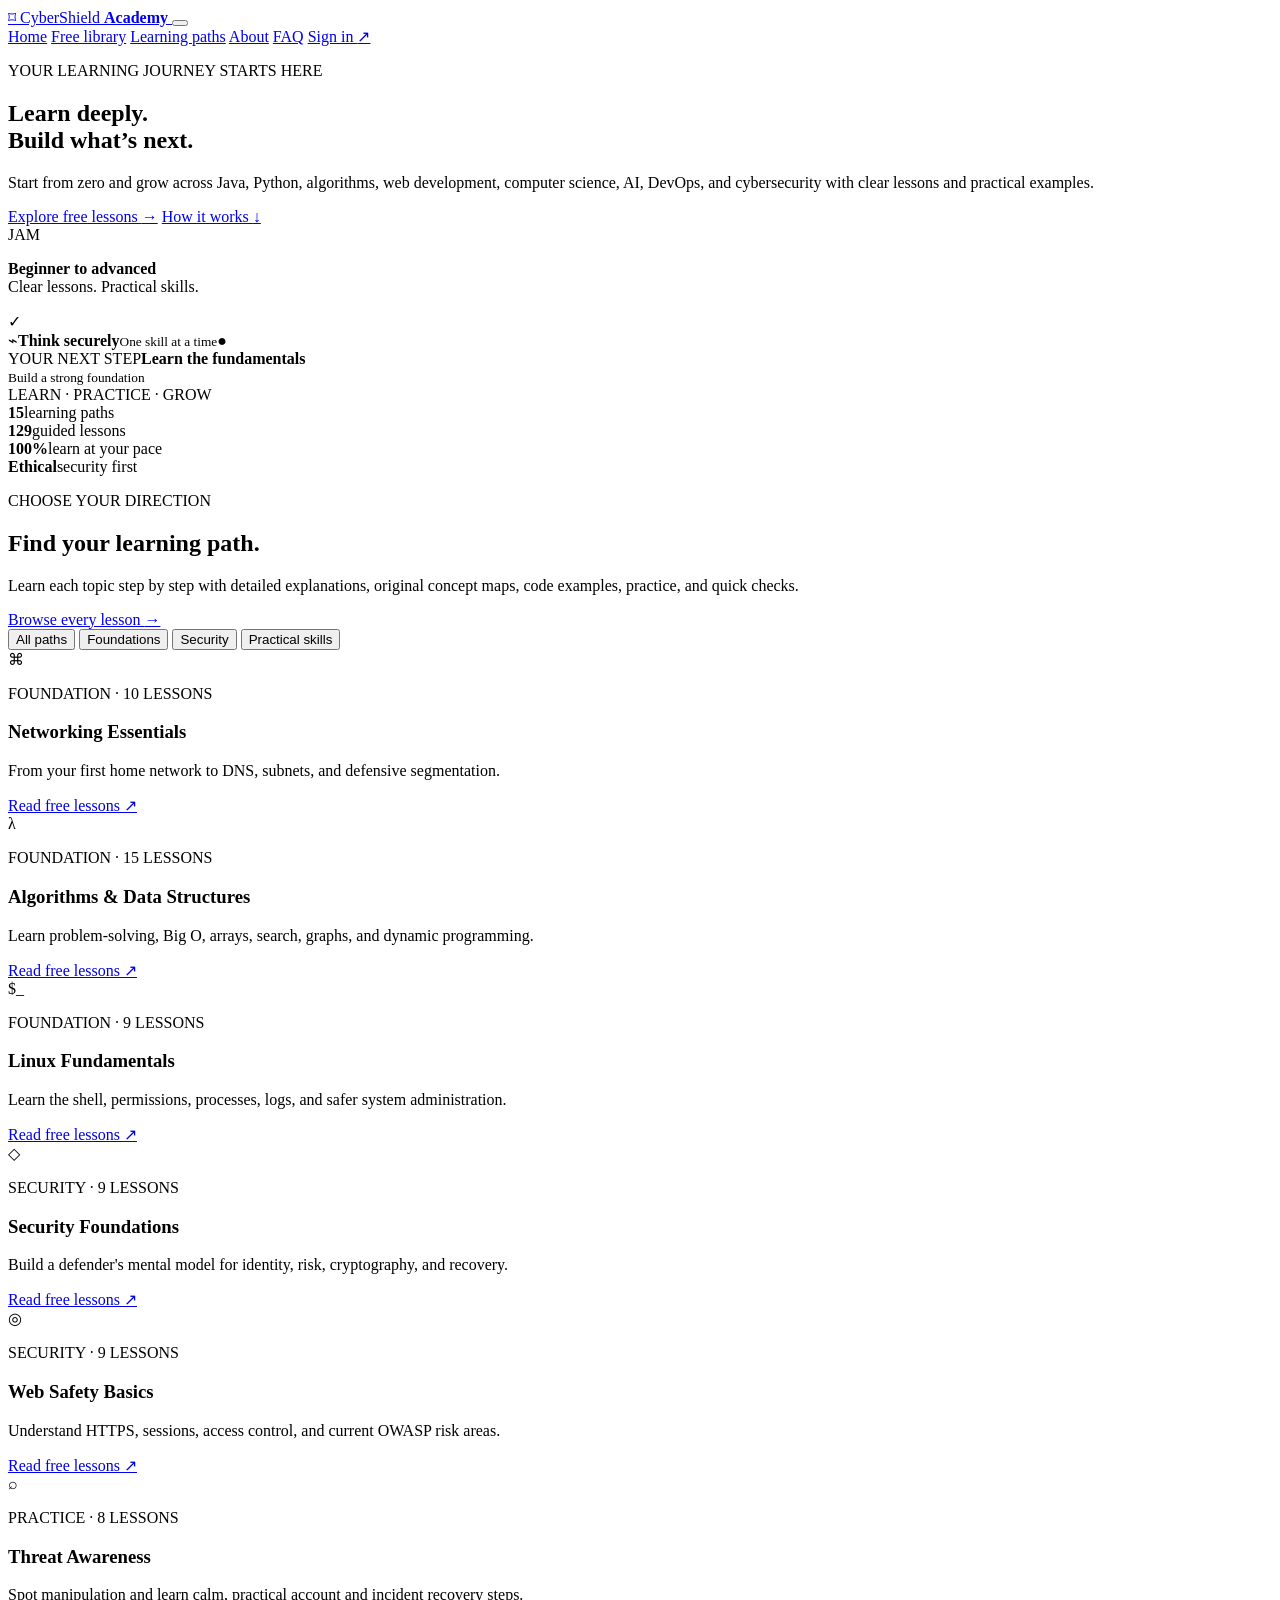
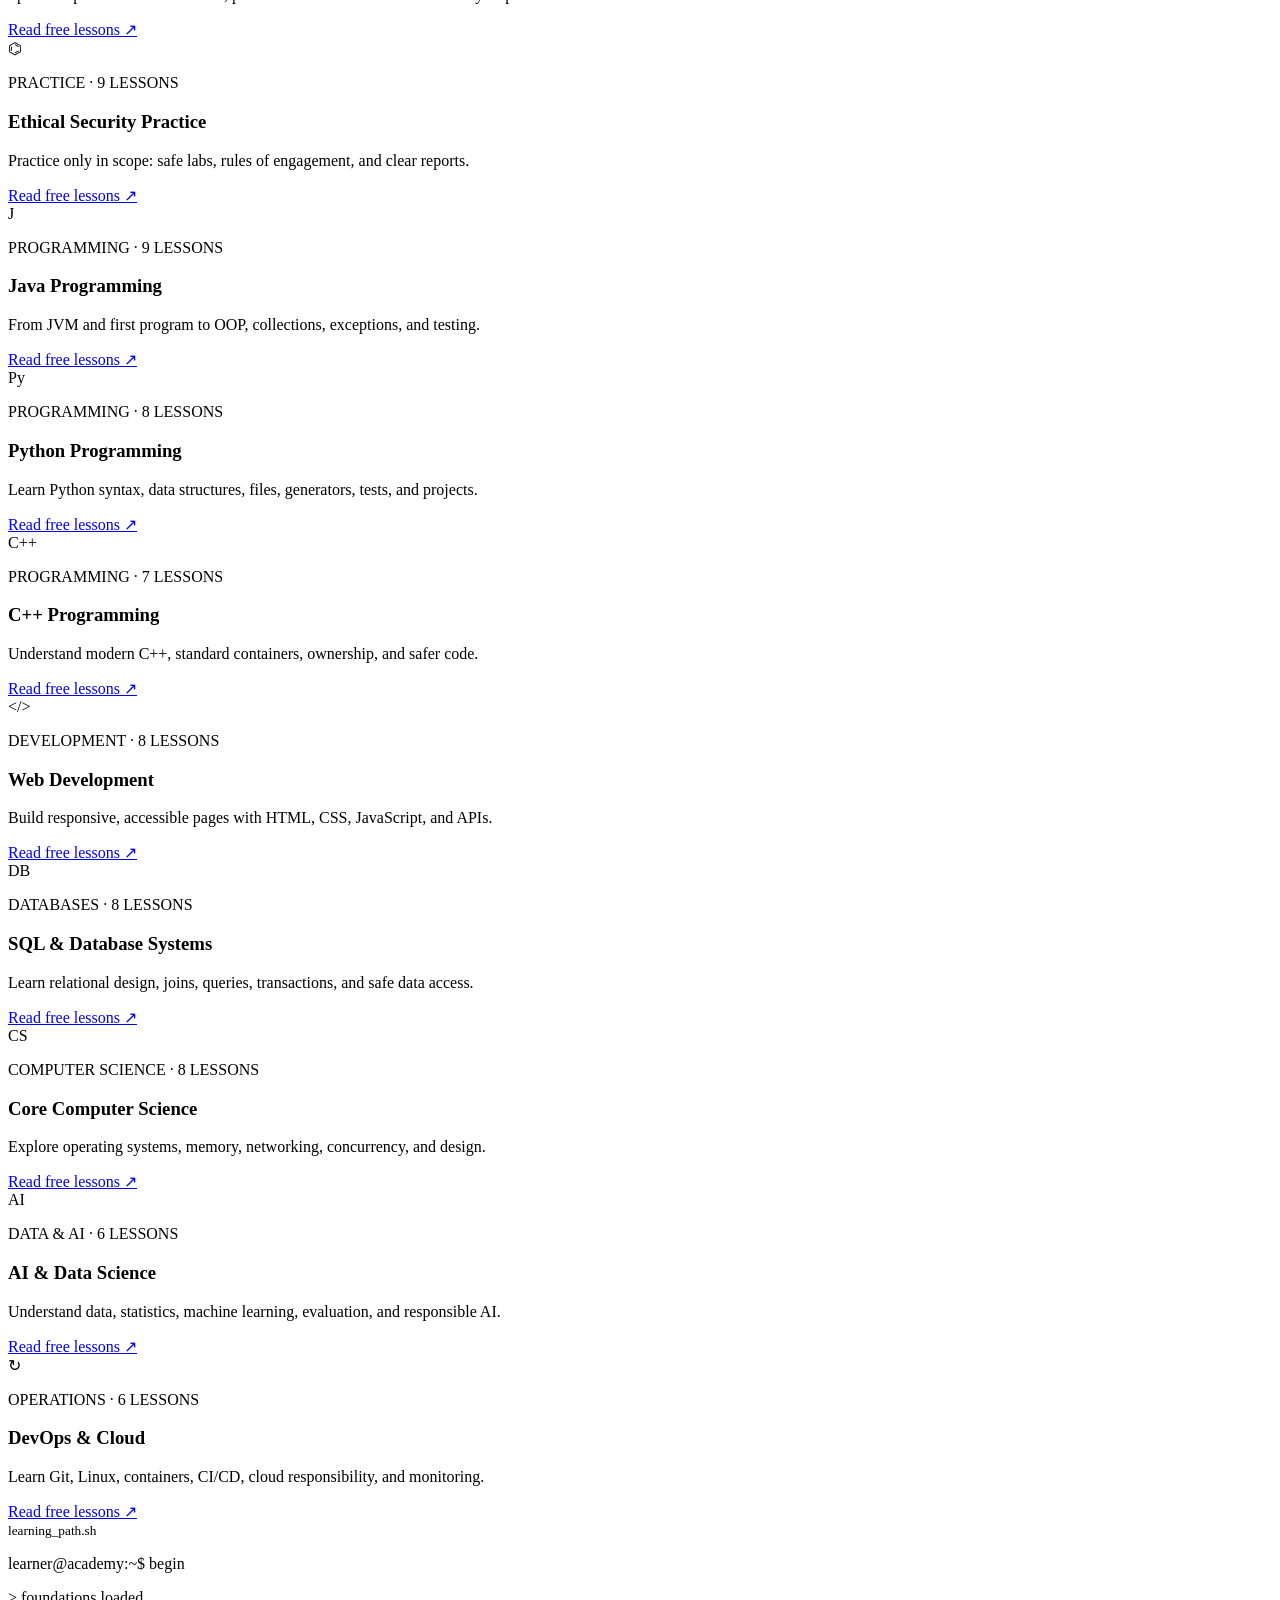
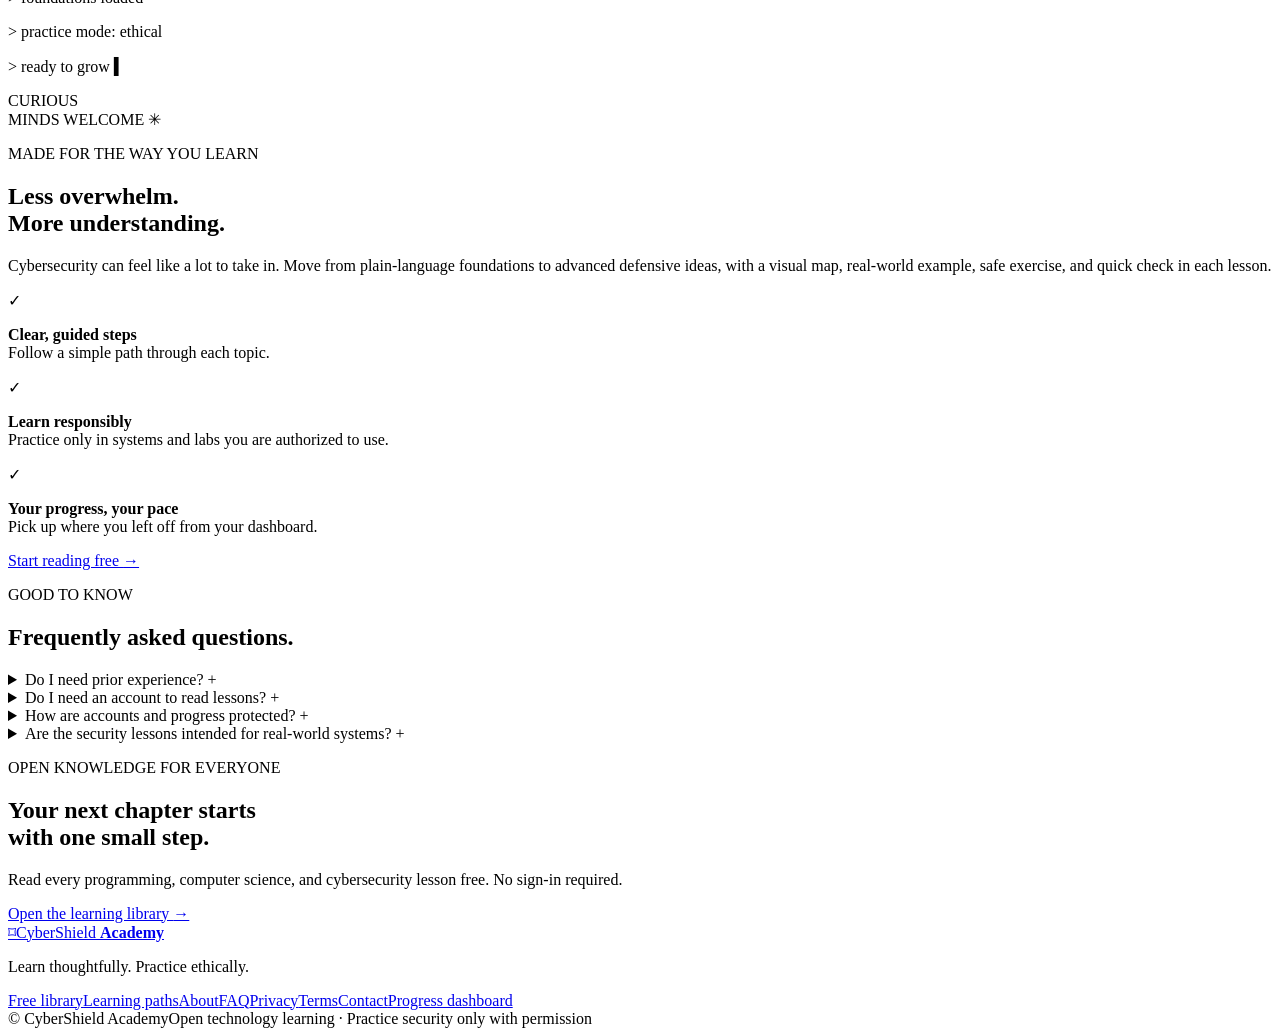
==== index.html @ 807855ba "Publish CyberShield Academy at root URL" ====
<!DOCTYPE html>
<html lang="en">
<head>
    <meta charset="UTF-8">
    <meta name="viewport" content="width=device-width, initial-scale=1.0">
    <meta name="theme-color" content="#07111f">
    <meta name="description" content="Learn programming, computer science, algorithms, and cybersecurity through free guided lessons at CyberShield Academy.">
    <title>CyberShield Academy | Programming, Computer Science & Security</title>
    <link rel="stylesheet" href="style.css">
    <script async src="https://pagead2.googlesyndication.com/pagead/js/adsbygoogle.js?client=ca-pub-4717365298826894" crossorigin="anonymous"></script>
</head>
<body>
    <header class="site-header">
        <a class="brand" href="#home" aria-label="CyberShield Academy home">
            <span class="brand-mark" aria-hidden="true">⌑</span>
            <span>CyberShield <strong>Academy</strong></span>
        </a>
        <button class="menu-toggle" id="menuToggle" type="button" aria-label="Open navigation" aria-expanded="false" aria-controls="primaryNav">
            <span></span><span></span><span></span>
        </button>
        <nav class="main-nav" id="primaryNav" aria-label="Main navigation">
            <a href="#home">Home</a>
            <a href="learn.html">Free library</a>
            <a href="#courses">Learning paths</a>
            <a href="#about">About</a>
            <a href="#faq">FAQ</a>
            <a class="nav-cta" href="auth.html">Sign in <span aria-hidden="true">↗</span></a>
        </nav>
    </header>

    <main>
        <section class="hero section-wrap" id="home">
            <div class="hero-copy">
                <p class="eyebrow"><span class="status-dot"></span> YOUR LEARNING JOURNEY STARTS HERE</p>
                <h1>Learn deeply.<br><span>Build what’s next.</span></h1>
                <p class="hero-description">Start from zero and grow across Java, Python, algorithms, web development, computer science, AI, DevOps, and cybersecurity with clear lessons and practical examples.</p>
                <div class="hero-actions">
                    <a class="button button-primary" href="learn.html">Explore free lessons <span aria-hidden="true">→</span></a>
                    <a class="button button-quiet" href="#about">How it works <span aria-hidden="true">↓</span></a>
                </div>
                <div class="hero-proof">
                    <div class="proof-avatars" aria-hidden="true"><span>J</span><span>A</span><span>M</span></div>
                    <p><strong>Beginner to advanced</strong><br><span>Clear lessons. Practical skills.</span></p>
                </div>
            </div>
            <div class="hero-visual" aria-label="Cybersecurity learning dashboard illustration">
                <div class="orbit orbit-one"></div>
                <div class="orbit orbit-two"></div>
                <div class="shield-illustration">
                    <div class="shield-inner"><span class="shield-symbol">✓</span></div>
                </div>
                <div class="floating-card card-threat"><span class="mini-icon">⌁</span><span><strong>Think securely</strong><small>One skill at a time</small></span><span class="signal">●</span></div>
                <div class="floating-card card-progress"><span class="progress-label">YOUR NEXT STEP</span><strong>Learn the fundamentals</strong><div class="progress-track"><span></span></div><small>Build a strong foundation</small></div>
                <div class="visual-caption"><span class="status-dot"></span> LEARN · PRACTICE · GROW</div>
            </div>
        </section>

        <section class="trust-strip" aria-label="Academy highlights">
            <div><strong>15</strong><span>learning paths</span></div>
            <div><strong>129</strong><span>guided lessons</span></div>
            <div><strong>100%</strong><span>learn at your pace</span></div>
            <div><strong>Ethical</strong><span>security first</span></div>
        </section>

        <section class="section-wrap courses-section" id="courses">
            <div class="section-heading">
                <div>
                    <p class="eyebrow">CHOOSE YOUR DIRECTION</p>
                    <h2>Find your learning path<span class="accent-dot">.</span></h2>
                    <p class="section-intro">Learn each topic step by step with detailed explanations, original concept maps, code examples, practice, and quick checks.</p>
                </div>
                <a class="text-link" href="learn.html">Browse every lesson <span aria-hidden="true">→</span></a>
            </div>
            <div class="course-filters" role="group" aria-label="Filter learning paths">
                <button class="filter-chip active" type="button" data-filter="all" aria-pressed="true">All paths</button>
                <button class="filter-chip" type="button" data-filter="foundation" aria-pressed="false">Foundations</button>
                <button class="filter-chip" type="button" data-filter="security" aria-pressed="false">Security</button>
                <button class="filter-chip" type="button" data-filter="practice" aria-pressed="false">Practical skills</button>
            </div>
            <div class="course-grid" id="courseGrid">
                <article class="course-card" data-category="foundation">
                    <div class="course-icon icon-blue">⌘</div><p class="course-kicker">FOUNDATION · 10 LESSONS</p>
                    <h3>Networking Essentials</h3><p>From your first home network to DNS, subnets, and defensive segmentation.</p>
                   <a href="learn.html?path=networking" class="course-link">Read free lessons <span aria-hidden="true">↗</span></a>
                </article>
                <article class="course-card" data-category="foundation">
                    <div class="course-icon icon-teal">λ</div><p class="course-kicker">FOUNDATION · 15 LESSONS</p>
                    <h3>Algorithms &amp; Data Structures</h3><p>Learn problem-solving, Big O, arrays, search, graphs, and dynamic programming.</p>
                    <a href="learn.html?path=algorithms" class="course-link">Read free lessons <span aria-hidden="true">↗</span></a>
                </article>
                <article class="course-card" data-category="foundation">
                    <div class="course-icon icon-green">$_</div><p class="course-kicker">FOUNDATION · 9 LESSONS</p>
                    <h3>Linux Fundamentals</h3><p>Learn the shell, permissions, processes, logs, and safer system administration.</p>
                    <a href="learn.html?path=linux" class="course-link">Read free lessons <span aria-hidden="true">↗</span></a>
                </article>
                <article class="course-card" data-category="security">
                    <div class="course-icon icon-purple">◇</div><p class="course-kicker">SECURITY · 9 LESSONS</p>
                    <h3>Security Foundations</h3><p>Build a defender's mental model for identity, risk, cryptography, and recovery.</p>
                    <a href="learn.html?path=security" class="course-link">Read free lessons <span aria-hidden="true">↗</span></a>
                </article>
                <article class="course-card" data-category="security">
                    <div class="course-icon icon-orange">◎</div><p class="course-kicker">SECURITY · 9 LESSONS</p>
                    <h3>Web Safety Basics</h3><p>Understand HTTPS, sessions, access control, and current OWASP risk areas.</p>
                    <a href="learn.html?path=web-safety" class="course-link">Read free lessons <span aria-hidden="true">↗</span></a>
                </article>
                <article class="course-card" data-category="practice">
                    <div class="course-icon icon-pink">⌕</div><p class="course-kicker">PRACTICE · 8 LESSONS</p>
                    <h3>Threat Awareness</h3><p>Spot manipulation and learn calm, practical account and incident recovery steps.</p>
                    <a href="learn.html?path=threat-awareness" class="course-link">Read free lessons <span aria-hidden="true">↗</span></a>
                </article>
                <article class="course-card" data-category="practice">
                    <div class="course-icon icon-teal">⌬</div><p class="course-kicker">PRACTICE · 9 LESSONS</p>
                    <h3>Ethical Security Practice</h3><p>Practice only in scope: safe labs, rules of engagement, and clear reports.</p>
                    <a href="learn.html?path=ethical-practice" class="course-link">Read free lessons <span aria-hidden="true">↗</span></a>
                </article>
            </div>
                <article class="course-card" data-category="foundation"><div class="course-icon icon-orange">J</div><p class="course-kicker">PROGRAMMING · 9 LESSONS</p><h3>Java Programming</h3><p>From JVM and first program to OOP, collections, exceptions, and testing.</p><a href="learn.html?path=java-programming" class="course-link">Read free lessons <span aria-hidden="true">↗</span></a></article>
                <article class="course-card" data-category="foundation"><div class="course-icon icon-green">Py</div><p class="course-kicker">PROGRAMMING · 8 LESSONS</p><h3>Python Programming</h3><p>Learn Python syntax, data structures, files, generators, tests, and projects.</p><a href="learn.html?path=python-programming" class="course-link">Read free lessons <span aria-hidden="true">↗</span></a></article>
                <article class="course-card" data-category="foundation"><div class="course-icon icon-purple">C++</div><p class="course-kicker">PROGRAMMING · 7 LESSONS</p><h3>C++ Programming</h3><p>Understand modern C++, standard containers, ownership, and safer code.</p><a href="learn.html?path=c-programming" class="course-link">Read free lessons <span aria-hidden="true">↗</span></a></article>
                <article class="course-card" data-category="foundation"><div class="course-icon icon-blue">&lt;/&gt;</div><p class="course-kicker">DEVELOPMENT · 8 LESSONS</p><h3>Web Development</h3><p>Build responsive, accessible pages with HTML, CSS, JavaScript, and APIs.</p><a href="learn.html?path=web-development" class="course-link">Read free lessons <span aria-hidden="true">↗</span></a></article>
                <article class="course-card" data-category="foundation"><div class="course-icon icon-teal">DB</div><p class="course-kicker">DATABASES · 8 LESSONS</p><h3>SQL &amp; Database Systems</h3><p>Learn relational design, joins, queries, transactions, and safe data access.</p><a href="learn.html?path=sql-database-systems" class="course-link">Read free lessons <span aria-hidden="true">↗</span></a></article>
                <article class="course-card" data-category="foundation"><div class="course-icon icon-pink">CS</div><p class="course-kicker">COMPUTER SCIENCE · 8 LESSONS</p><h3>Core Computer Science</h3><p>Explore operating systems, memory, networking, concurrency, and design.</p><a href="learn.html?path=core-computer-science" class="course-link">Read free lessons <span aria-hidden="true">↗</span></a></article>
                <article class="course-card" data-category="foundation"><div class="course-icon icon-orange">AI</div><p class="course-kicker">DATA &amp; AI · 6 LESSONS</p><h3>AI &amp; Data Science</h3><p>Understand data, statistics, machine learning, evaluation, and responsible AI.</p><a href="learn.html?path=ai-data-science" class="course-link">Read free lessons <span aria-hidden="true">↗</span></a></article>
                <article class="course-card" data-category="foundation"><div class="course-icon icon-blue">↻</div><p class="course-kicker">OPERATIONS · 6 LESSONS</p><h3>DevOps &amp; Cloud</h3><p>Learn Git, Linux, containers, CI/CD, cloud responsibility, and monitoring.</p><a href="learn.html?path=devops-cloud" class="course-link">Read free lessons <span aria-hidden="true">↗</span></a></article>
            <p class="empty-filter" id="emptyFilter" hidden>No learning paths match this filter.</p>
        </section>

        <section class="about-section" id="about">
            <div class="section-wrap about-grid">
                <div class="about-visual">
                    <div class="terminal-window">
                        <div class="terminal-top"><span></span><span></span><span></span><small>learning_path.sh</small></div>
                        <div class="terminal-content"><p><span class="terminal-green">learner@academy</span>:~$ begin</p><p class="terminal-muted">> foundations loaded</p><p class="terminal-muted">> practice mode: ethical</p><p class="terminal-highlight">> ready to grow <span class="cursor">▍</span></p></div>
                    </div>
                    <div class="about-sticker">CURIOUS<br>MINDS WELCOME <span>✳</span></div>
                </div>
                <div class="about-copy">
                    <p class="eyebrow">MADE FOR THE WAY YOU LEARN</p>
                    <h2>Less overwhelm.<br><span>More understanding.</span></h2>
                    <p>Cybersecurity can feel like a lot to take in. Move from plain-language foundations to advanced defensive ideas, with a visual map, real-world example, safe exercise, and quick check in each lesson.</p>
                    <div class="value-list">
                        <div><span class="check-mark">✓</span><p><strong>Clear, guided steps</strong><br>Follow a simple path through each topic.</p></div>
                        <div><span class="check-mark">✓</span><p><strong>Learn responsibly</strong><br>Practice only in systems and labs you are authorized to use.</p></div>
                        <div><span class="check-mark">✓</span><p><strong>Your progress, your pace</strong><br>Pick up where you left off from your dashboard.</p></div>
                    </div>
                    <a class="button button-primary" href="learn.html">Start reading free <span aria-hidden="true">→</span></a>
                </div>
            </div>
        </section>

        <section class="section-wrap faq-section" id="faq">
            <div class="section-heading">
                <div><p class="eyebrow">GOOD TO KNOW</p><h2>Frequently asked questions<span class="accent-dot">.</span></h2></div>
            </div>
            <div class="faq-list">
                <details><summary>Do I need prior experience? <span>+</span></summary><p>No. Paths begin with approachable fundamentals, then progress through examples and advanced topics. Choose a subject and learn at your own pace.</p></details>
                <details><summary>Do I need an account to read lessons? <span>+</span></summary><p>No. Every learning path and lesson is open to read without signing in. You can mark lessons complete on this browser; an account is optional for your separate progress dashboard.</p></details>
                <details><summary>How are accounts and progress protected? <span>+</span></summary><p>Accounts use Supabase Auth with email confirmation and password reset. Lesson progress is stored with your account, and database rules restrict it to you. Use a unique password.</p></details>
                <details><summary>Are the security lessons intended for real-world systems? <span>+</span></summary><p>Learning should stay ethical and authorized. Only practice on systems you own or have explicit permission to test, preferably in a dedicated training lab.</p></details>
            </div>
        </section>

        <section class="contact-section" id="contact">
            <div class="section-wrap contact-wrap">
                <div><p class="eyebrow">OPEN KNOWLEDGE FOR EVERYONE</p><h2>Your next chapter starts<br>with one small step.</h2><p>Read every programming, computer science, and cybersecurity lesson free. No sign-in required.</p></div>
                <a class="button button-light" href="learn.html">Open the learning library <span aria-hidden="true">→</span></a>
            </div>
        </section>
    </main>

    <footer class="site-footer">
        <div class="section-wrap footer-main">
            <a class="brand" href="#home"><span class="brand-mark" aria-hidden="true">⌑</span><span>CyberShield <strong>Academy</strong></span></a>
            <p>Learn thoughtfully. Practice ethically.</p>
            <div class="footer-links"><a href="learn.html">Free library</a><a href="#courses">Learning paths</a><a href="#about">About</a><a href="#faq">FAQ</a><a href="privacy.html">Privacy</a><a href="terms.html">Terms</a><a href="https://github.com/vipinyadav885817-wq/CyberShield-Academy/issues">Contact</a><a href="auth.html">Progress dashboard</a></div>
        </div>
        <div class="section-wrap footer-bottom"><span>© <span id="currentYear"></span> CyberShield Academy</span><span>Open technology learning · Practice security only with permission</span></div>
    </footer>
    <script src="script.js"></script>
</body>
</html>
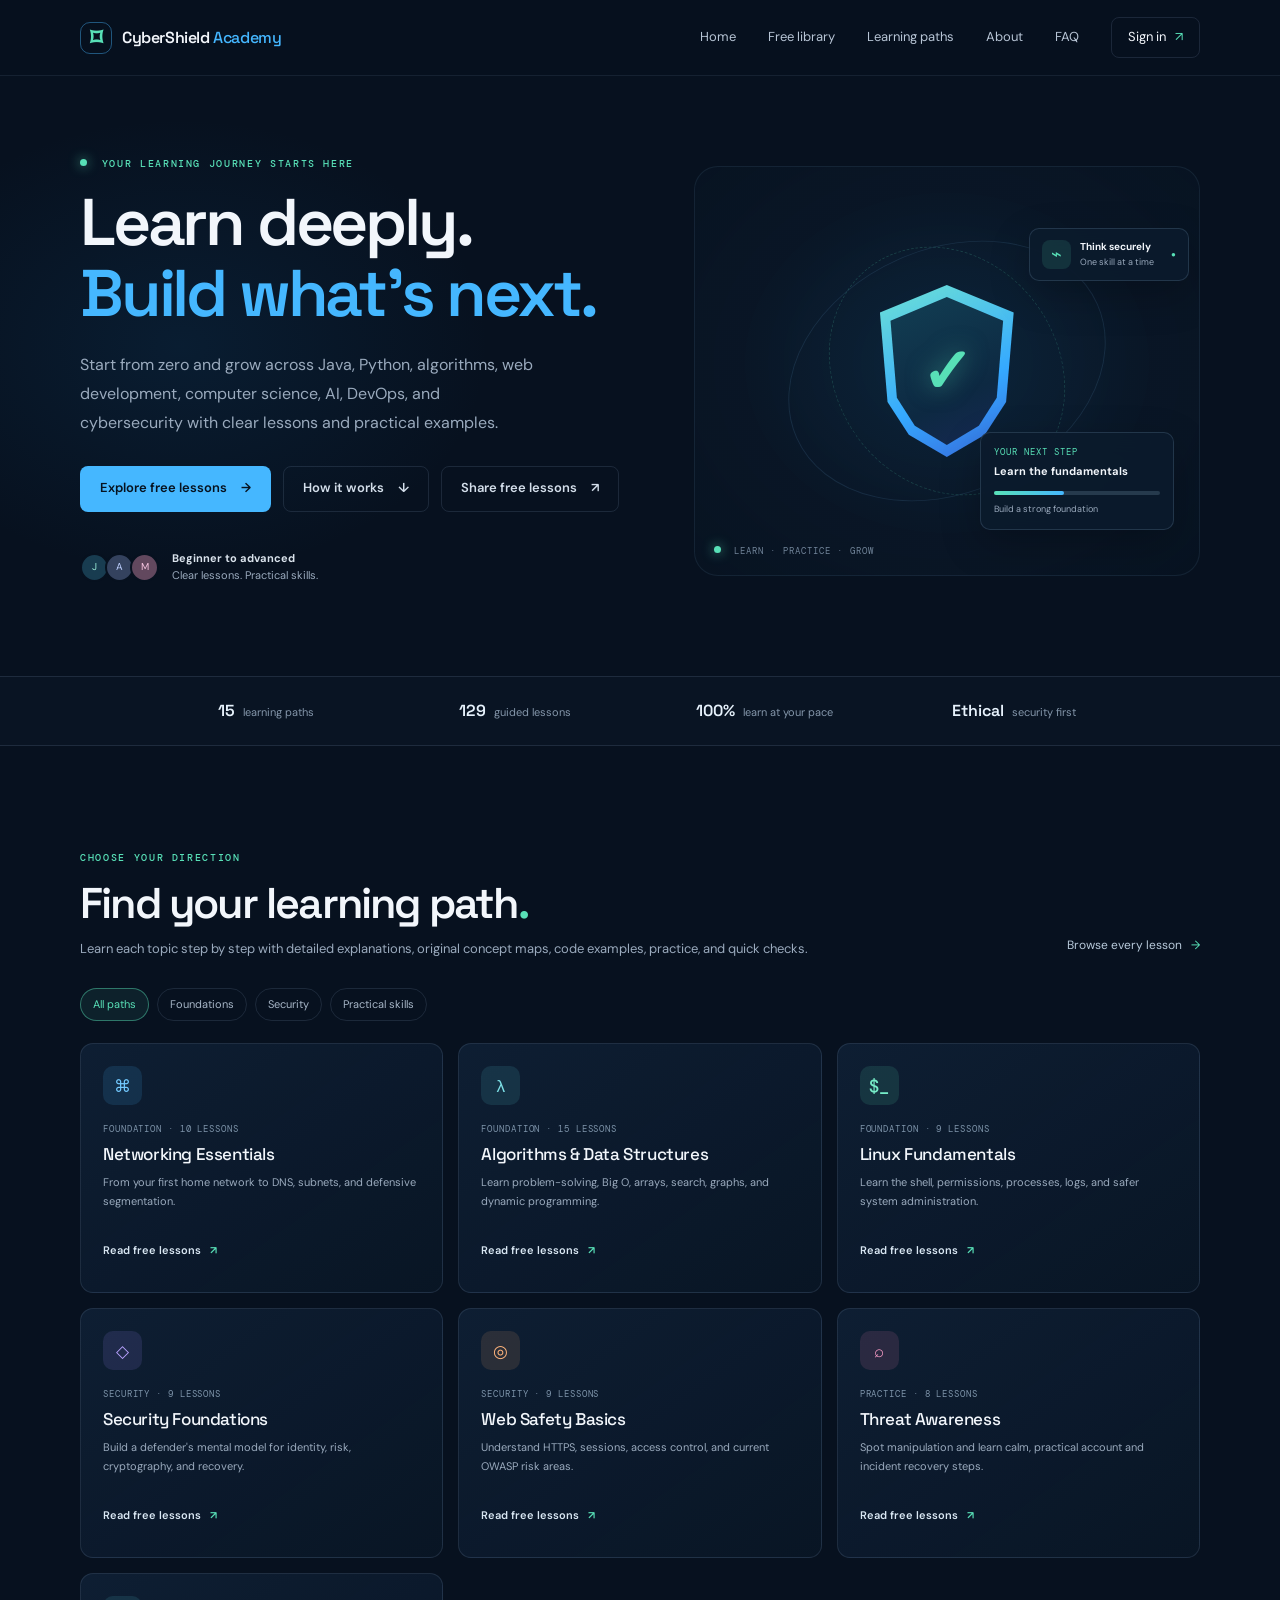
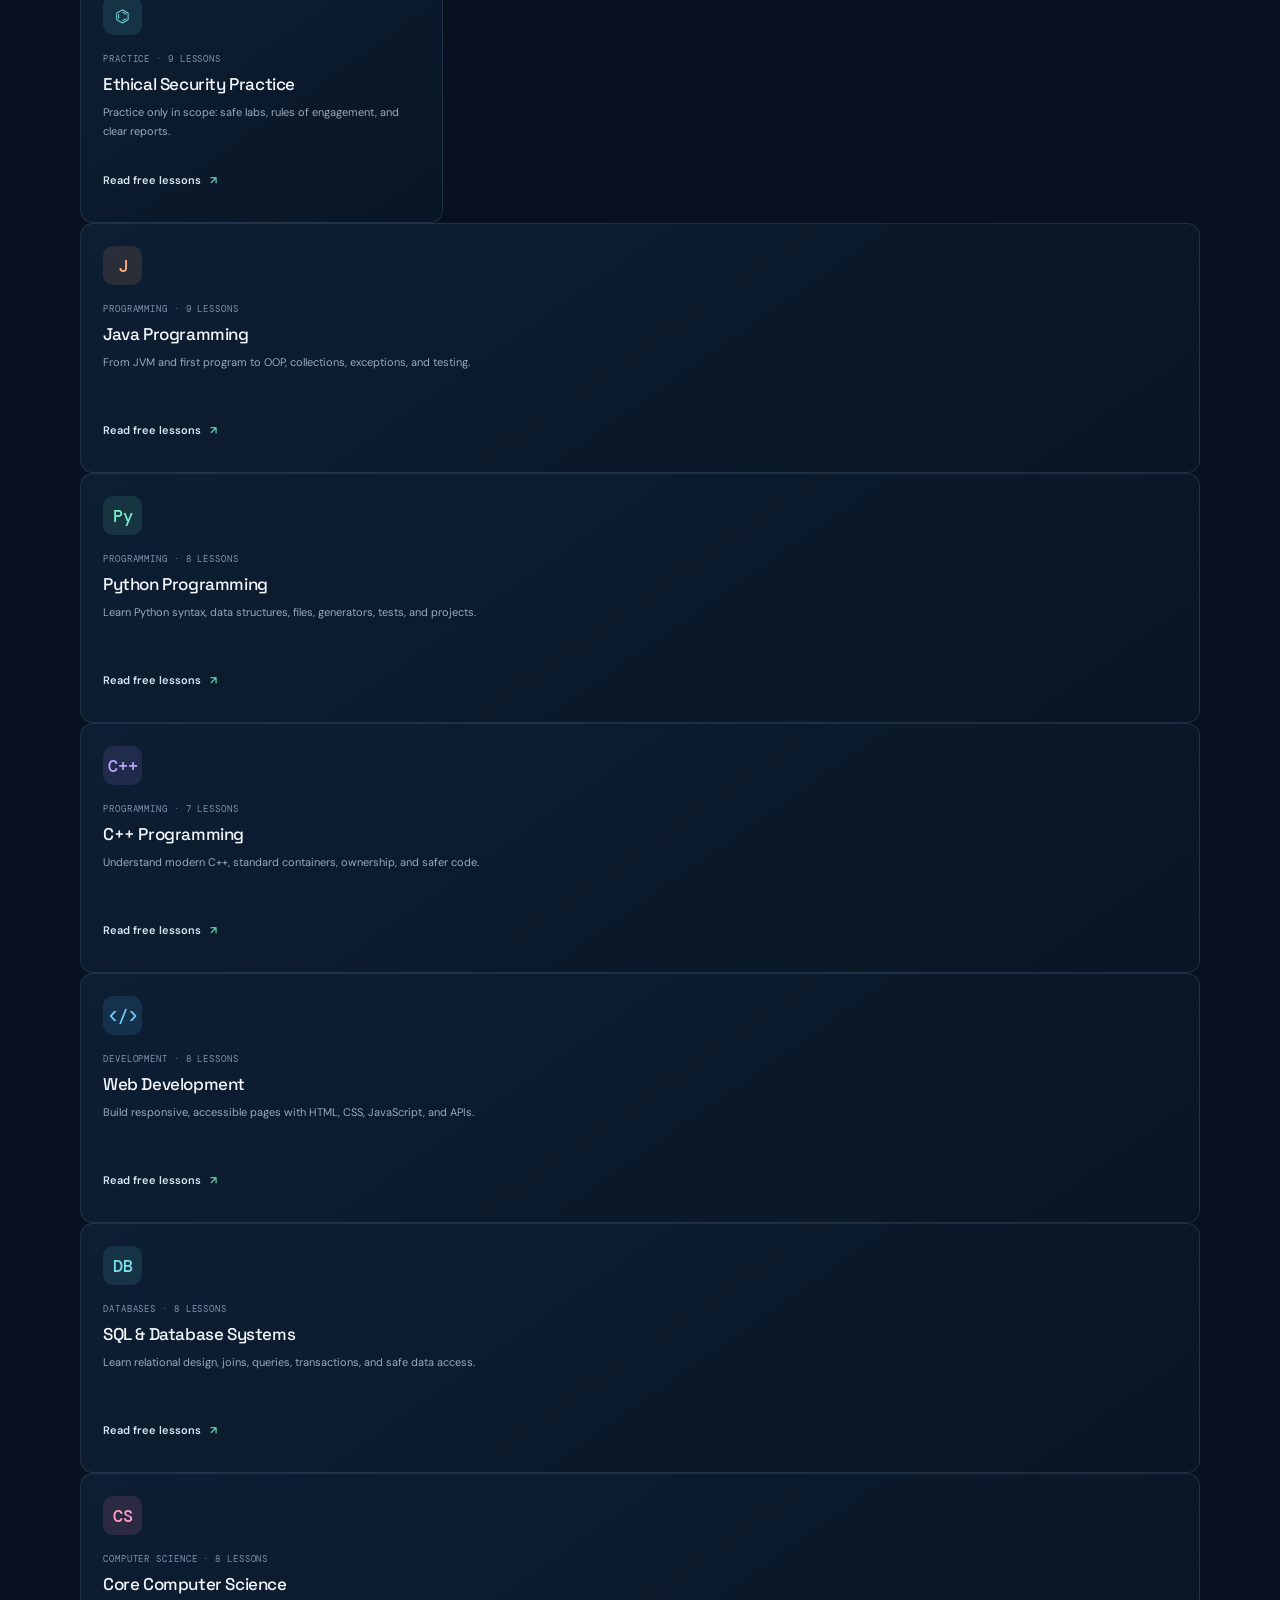
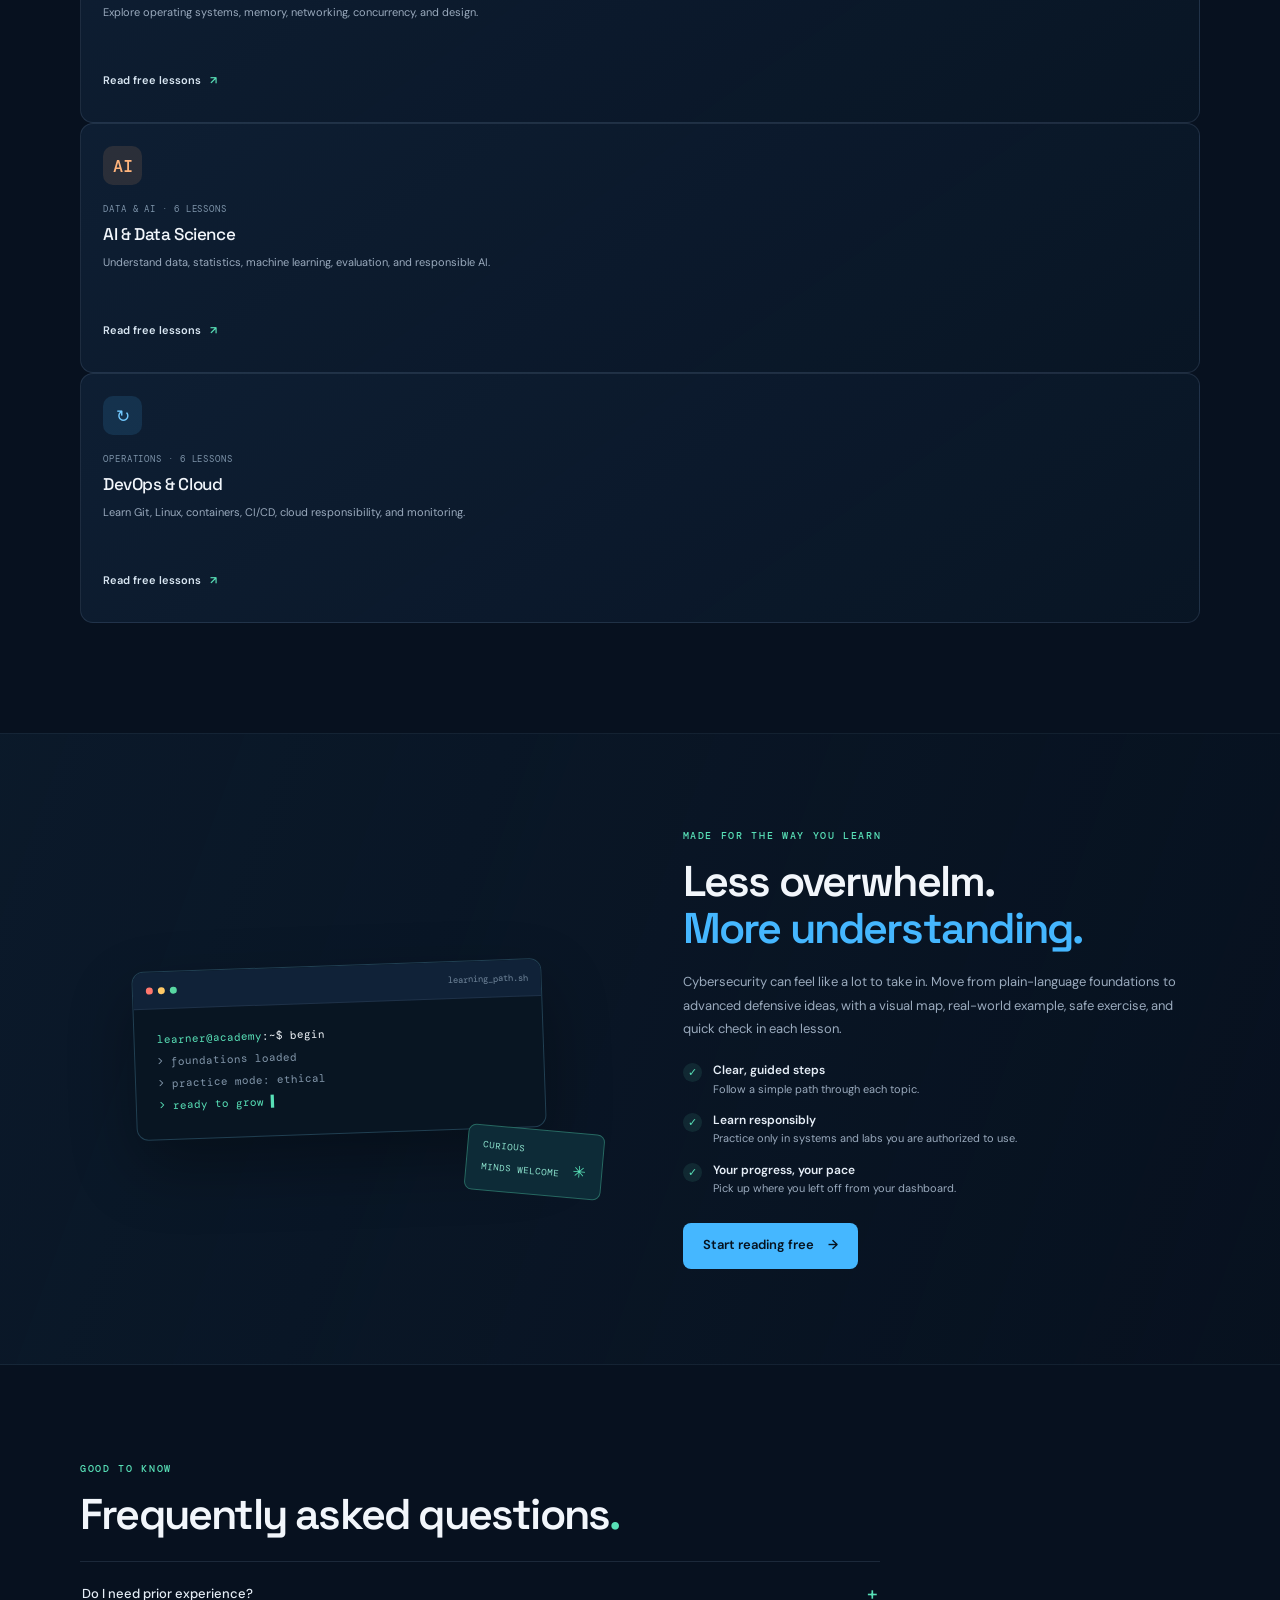
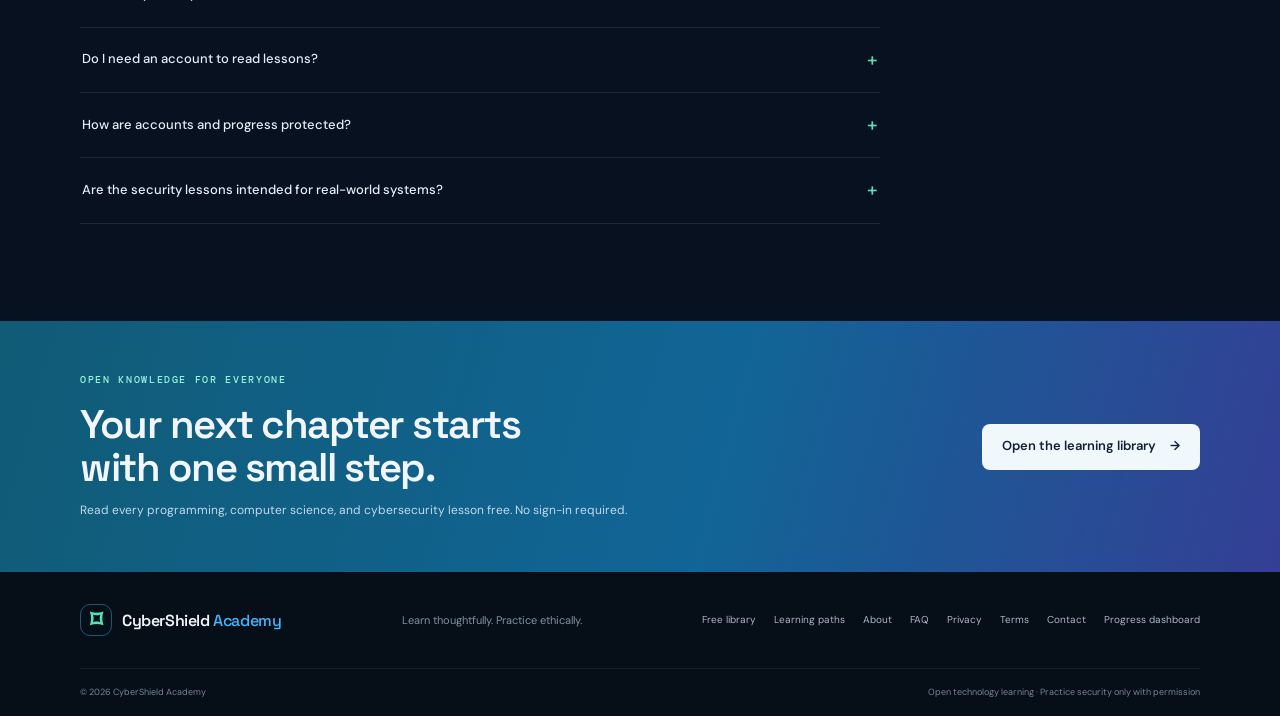
==== commit 058aa212: "Improve homepage sharing and search metadata" ====
--- a/index.html
+++ b/index.html
@@ -4,8 +4,23 @@
     <meta charset="UTF-8">
     <meta name="viewport" content="width=device-width, initial-scale=1.0">
     <meta name="theme-color" content="#07111f">
-    <meta name="description" content="Learn programming, computer science, algorithms, and cybersecurity through free guided lessons at CyberShield Academy.">
-    <title>CyberShield Academy | Programming, Computer Science & Security</title>
+    <meta name="description" content="CyberShield Academy offers free, practical lessons in Python, Java, algorithms, web development, AI, and ethical cybersecurity—with examples, diagrams, and practice.">
+    <title>CyberShield Academy | Programming, Computer Science & Security</title>
+    <meta name="robots" content="index, follow">
+    <link rel="canonical" href="https://vipinyadav885817-wq.github.io/">
+    <meta property="og:type" content="website">
+    <meta property="og:site_name" content="CyberShield Academy">
+    <meta property="og:title" content="CyberShield Academy | Free Programming & Cybersecurity Lessons">
+    <meta property="og:description" content="CyberShield Academy offers free, practical lessons in Python, Java, algorithms, web development, AI, and ethical cybersecurity—with examples, diagrams, and practice.">
+    <meta property="og:url" content="https://vipinyadav885817-wq.github.io/">
+    <meta name="twitter:card" content="summary">
+    <script type="application/ld+json">{
+  "@context": "https://schema.org",
+  "@type": "WebSite",
+  "name": "CyberShield Academy",
+  "alternateName": "CyberShield",
+  "url": "https://vipinyadav885817-wq.github.io/"
+}</script>
     <link rel="stylesheet" href="style.css">
     <script async src="https://pagead2.googlesyndication.com/pagead/js/adsbygoogle.js?client=ca-pub-4717365298826894" crossorigin="anonymous"></script>
 </head>
@@ -34,9 +49,10 @@
                 <p class="eyebrow"><span class="status-dot"></span> YOUR LEARNING JOURNEY STARTS HERE</p>
                 <h1>Learn deeply.<br><span>Build what’s next.</span></h1>
                 <p class="hero-description">Start from zero and grow across Java, Python, algorithms, web development, computer science, AI, DevOps, and cybersecurity with clear lessons and practical examples.</p>
-                <div class="hero-actions">
-                    <a class="button button-primary" href="learn.html">Explore free lessons <span aria-hidden="true">→</span></a>
-                    <a class="button button-quiet" href="#about">How it works <span aria-hidden="true">↓</span></a>
+                <div class="hero-actions">
+                    <a class="button button-primary" href="learn.html">Explore free lessons <span aria-hidden="true">→</span></a>
+                    <a class="button button-quiet" href="#about">How it works <span aria-hidden="true">↓</span></a>
+                    <a class="button button-quiet share-link" target="_blank" rel="noopener" href="https://wa.me/?text=Free%20programming%2C%20computer%20science%20and%20ethical%20cybersecurity%20lessons%3A%20https%3A%2F%2Fvipinyadav885817-wq.github.io%2F">Share free lessons <span aria-hidden="true">↗</span></a>
                 </div>
                 <div class="hero-proof">
                     <div class="proof-avatars" aria-hidden="true"><span>J</span><span>A</span><span>M</span></div>
--- a/style.css
+++ b/style.css
@@ -0,0 +1,457 @@
+@import url('https://fonts.googleapis.com/css2?family=DM+Mono:wght@400;500&family=DM+Sans:wght@400;500;600;700&family=Space+Grotesk:wght@400;500;600;700&display=swap');
+
+:root {
+    color-scheme: dark;
+    --bg: #07111f;
+    --surface: #0c1929;
+    --surface-raised: #102238;
+    --line: rgba(153, 183, 215, .14);
+    --text: #f2f6fb;
+    --muted: #9aaabd;
+    --blue: #45b7ff;
+    --mint: #58e0b7;
+    --font-body: "DM Sans", Arial, sans-serif;
+    --font-display: "Space Grotesk", Arial, sans-serif;
+    --font-mono: "DM Mono", Consolas, monospace;
+}
+
+* { box-sizing: border-box; }
+html { scroll-behavior: smooth; scroll-padding-top: 85px; }
+body { margin: 0; background: var(--bg); color: var(--text); font-family: var(--font-body); line-height: 1.6; }
+a { color: inherit; text-decoration: none; }
+button { font: inherit; }
+button, a { -webkit-tap-highlight-color: transparent; }
+button:focus-visible, a:focus-visible, summary:focus-visible, input:focus-visible, textarea:focus-visible { outline: 2px solid var(--mint); outline-offset: 4px; }
+.section-wrap { width: min(1120px, calc(100% - 48px)); margin-inline: auto; }
+
+.site-header { position: sticky; z-index: 20; top: 0; display: flex; align-items: center; justify-content: space-between; min-height: 76px; padding: 0 max(24px, calc((100% - 1120px) / 2)); border-bottom: 1px solid rgba(153, 183, 215, .1); background: rgba(7, 17, 31, .88); backdrop-filter: blur(18px); }
+.brand { display: inline-flex; gap: 10px; align-items: center; font: 600 16px var(--font-display); letter-spacing: -.4px; white-space: nowrap; }
+.brand strong { color: var(--blue); font-weight: 500; }
+.brand-mark { display: grid; width: 32px; height: 32px; place-items: center; border: 1px solid rgba(69, 183, 255, .42); border-radius: 10px; color: var(--mint); font-size: 24px; line-height: 1; }
+.main-nav { display: flex; align-items: center; gap: 32px; color: #b7c5d5; font-size: 13px; }
+.main-nav a { transition: color .2s ease; }
+.main-nav a:hover, .footer-links a:hover { color: var(--mint); }
+.main-nav .nav-cta { padding: 9px 16px; border: 1px solid var(--line); border-radius: 8px; color: var(--text); }
+.nav-cta span { padding-left: 6px; color: var(--mint); }
+.menu-toggle { display: none; }
+
+.hero { position: relative; display: grid; min-height: 600px; grid-template-columns: 1.05fr .95fr; align-items: center; gap: 54px; padding-block: 70px 80px; }
+.hero::before { position: absolute; z-index: -1; top: 5%; left: -20%; width: 58%; height: 80%; border-radius: 50%; background: radial-gradient(ellipse, rgba(20, 91, 145, .16), transparent 67%); content: ""; pointer-events: none; }
+.eyebrow { margin: 0 0 17px; color: var(--mint); font: 500 10px var(--font-mono); letter-spacing: 1.65px; }
+.status-dot { display: inline-block; width: 7px; height: 7px; margin-right: 7px; border-radius: 50%; background: var(--mint); box-shadow: 0 0 12px rgba(88, 224, 183, .8); vertical-align: 1px; }
+.hero h1, .section-heading h2, .about-copy h2, .contact-wrap h2 { margin: 0; font: 600 clamp(42px, 5.4vw, 66px)/1.08 var(--font-display); letter-spacing: -3.2px; }
+.hero h1 span, .about-copy h2 span { color: var(--blue); }
+.hero-description { max-width: 455px; margin: 22px 0 28px; color: var(--muted); font-size: 16px; line-height: 1.8; }
+.hero-actions { display: flex; flex-wrap: wrap; align-items: center; gap: 12px; }
+.button { display: inline-flex; min-height: 46px; align-items: center; justify-content: center; gap: 14px; padding: 0 19px; border: 1px solid transparent; border-radius: 8px; font-size: 13px; font-weight: 600; transition: transform .2s ease, background .2s ease, border-color .2s ease; }
+.button:hover { transform: translateY(-2px); }
+.button-primary { background: var(--blue); color: #06121f; }
+.button-primary:hover { background: #81d1ff; }
+.button-quiet { border-color: var(--line); color: #d3deea; }
+.button-quiet:hover { border-color: rgba(88, 224, 183, .5); }
+.hero-proof { display: flex; align-items: center; gap: 13px; margin-top: 38px; }
+.proof-avatars { display: flex; padding-left: 4px; }
+.proof-avatars span { display: grid; width: 29px; height: 29px; margin-left: -4px; place-items: center; border: 2px solid var(--bg); border-radius: 50%; background: #183c50; color: #9cebd7; font-size: 10px; }
+.proof-avatars span:nth-child(2) { background: #34425e; color: #bed0ff; }
+.proof-avatars span:nth-child(3) { background: #62485e; color: #f7c5e1; }
+.hero-proof p { margin: 0; color: #dae3ec; font-size: 11px; line-height: 1.6; }
+.hero-proof p span { color: var(--muted); }
+
+.hero-visual { position: relative; display: grid; min-height: 410px; place-items: center; overflow: hidden; border: 1px solid rgba(129, 175, 212, .1); border-radius: 24px; background: radial-gradient(ellipse at 50% 48%, rgba(23, 80, 119, .34), rgba(11, 25, 42, .65) 57%, rgba(8, 20, 34, .8)); }
+.orbit { position: absolute; width: 330px; height: 330px; border: 1px solid rgba(103, 161, 206, .15); border-radius: 50%; transform: rotate(-24deg) scaleY(.74); }
+.orbit-two { width: 260px; height: 260px; border-style: dashed; border-color: rgba(88, 224, 183, .18); transform: rotate(55deg) scaleY(.86); }
+.shield-illustration { position: relative; display: grid; width: 152px; height: 172px; place-items: center; background: linear-gradient(155deg, #70e4d3, #35a9ff 60%, #3764da); clip-path: polygon(50% 0, 94% 16%, 89% 68%, 75% 87%, 50% 100%, 25% 87%, 11% 68%, 6% 16%); filter: drop-shadow(0 0 30px rgba(59, 186, 239, .3)); }
+.shield-inner { display: grid; width: 128px; height: 148px; place-items: center; background: linear-gradient(155deg, #123f54, #0d2942 65%, #172854); clip-path: polygon(50% 0, 94% 16%, 89% 68%, 75% 87%, 50% 100%, 25% 87%, 11% 68%, 6% 16%); }
+.shield-symbol { color: var(--mint); font: 600 62px var(--font-display); text-shadow: 0 0 24px rgba(88, 224, 183, .5); }
+.floating-card { position: absolute; display: flex; align-items: center; border: 1px solid rgba(145, 180, 214, .18); border-radius: 10px; background: rgba(12, 27, 44, .91); box-shadow: 0 14px 40px rgba(0, 0, 0, .22); backdrop-filter: blur(12px); }
+.card-threat { top: 15%; right: 2%; gap: 9px; padding: 10px 12px; }
+.mini-icon { display: grid; width: 29px; height: 29px; place-items: center; border-radius: 8px; background: rgba(88, 224, 183, .12); color: var(--mint); font-size: 18px; }
+.card-threat strong, .card-threat small, .card-progress strong, .card-progress small { display: block; }
+.card-threat strong { font-size: 10px; }
+.card-threat small, .card-progress small { color: var(--muted); font-size: 9px; }
+.signal { margin-left: 8px; color: var(--mint); font-size: 8px; }
+.card-progress { right: 5%; bottom: 11%; display: block; width: 194px; padding: 13px; }
+.progress-label { display: block; margin-bottom: 5px; color: var(--mint); font: 9px var(--font-mono); letter-spacing: 1px; }
+.card-progress strong { margin-bottom: 10px; font-size: 11px; }
+.progress-track { height: 4px; margin-bottom: 7px; border-radius: 8px; background: #263a4d; }
+.progress-track span { display: block; width: 42%; height: 100%; border-radius: inherit; background: linear-gradient(90deg, var(--mint), var(--blue)); }
+.visual-caption { position: absolute; bottom: 18px; left: 19px; color: #718499; font: 9px var(--font-mono); letter-spacing: 1.1px; }
+
+.trust-strip { display: grid; grid-template-columns: repeat(4, 1fr); gap: 18px; padding: 23px max(24px, calc((100% - 980px) / 2)); border-block: 1px solid var(--line); background: rgba(12, 25, 41, .5); }
+.trust-strip div { display: flex; align-items: baseline; justify-content: center; gap: 8px; }
+.trust-strip strong { color: #e7f2fc; font: 600 16px var(--font-display); }
+.trust-strip span { color: #8496aa; font-size: 11px; }
+
+.courses-section { padding-block: 105px 110px; }
+.section-heading { display: flex; align-items: end; justify-content: space-between; gap: 25px; margin-bottom: 28px; }
+.section-heading h2, .about-copy h2 { font-size: clamp(32px, 4vw, 43px); letter-spacing: -1.8px; }
+.accent-dot { color: var(--mint); }
+.section-intro { margin: 12px 0 0; color: var(--muted); font-size: 13px; }
+.text-link { padding-bottom: 5px; color: #b7c9da; font-size: 12px; }
+.text-link span, .course-link span { padding-left: 6px; color: var(--mint); }
+.course-filters { display: flex; flex-wrap: wrap; gap: 8px; margin-bottom: 22px; }
+.filter-chip { padding: 7px 12px; border: 1px solid var(--line); border-radius: 20px; background: transparent; color: #a7b6c7; cursor: pointer; font-size: 11px; transition: .2s ease; }
+.filter-chip:hover, .filter-chip.active { border-color: rgba(88, 224, 183, .45); background: rgba(88, 224, 183, .08); color: var(--mint); }
+.course-grid { display: grid; grid-template-columns: repeat(3, 1fr); gap: 15px; }
+.course-card { min-height: 250px; padding: 22px; border: 1px solid var(--line); border-radius: 13px; background: linear-gradient(145deg, rgba(16, 34, 56, .8), rgba(10, 23, 39, .75)); transition: transform .25s ease, border-color .25s ease, background .25s ease; }
+.course-card:hover { transform: translateY(-4px); border-color: rgba(69, 183, 255, .4); background: linear-gradient(145deg, rgba(18, 43, 68, .95), rgba(10, 23, 39, .85)); }
+.course-icon { display: grid; width: 39px; height: 39px; place-items: center; border-radius: 10px; font: 500 17px var(--font-mono); }
+.icon-blue { background: rgba(69, 183, 255, .13); color: #73caff; }
+.icon-green { background: rgba(88, 224, 183, .12); color: #77edc8; }
+.icon-purple { background: rgba(164, 136, 255, .13); color: #b9a2ff; }
+.icon-orange { background: rgba(255, 171, 106, .12); color: #ffb47c; }
+.icon-pink { background: rgba(255, 128, 178, .12); color: #ff9fca; }
+.icon-teal { background: rgba(94, 212, 219, .12); color: #7de1e7; }
+.course-kicker { margin: 18px 0 8px; color: #7e94aa; font: 9px var(--font-mono); letter-spacing: .9px; }
+.course-card h3 { margin: 0 0 8px; font: 500 17px var(--font-display); letter-spacing: -.4px; }
+.course-card > p:not(.course-kicker) { min-height: 54px; margin: 0; color: var(--muted); font-size: 11px; line-height: 1.65; }
+.course-link { display: inline-block; margin-top: 15px; color: #d9e7f3; font-size: 11px; font-weight: 600; }
+.empty-filter { color: var(--muted); }
+
+.about-section { padding-block: 95px; border-block: 1px solid rgba(153, 183, 215, .08); background: linear-gradient(110deg, rgba(11, 26, 43, .9), rgba(7, 17, 31, .6)); }
+.about-grid { display: grid; grid-template-columns: 1fr 1fr; align-items: center; gap: 85px; }
+.about-visual { position: relative; min-height: 335px; display: grid; place-items: center; }
+.terminal-window { width: min(410px, 100%); overflow: hidden; border: 1px solid rgba(99, 178, 211, .27); border-radius: 12px; background: #081522; box-shadow: 0 28px 65px rgba(0, 0, 0, .32); transform: rotate(-2deg); }
+.terminal-top { display: flex; height: 37px; align-items: center; gap: 5px; padding: 0 13px; border-bottom: 1px solid rgba(153, 183, 215, .1); background: #102238; }
+.terminal-top > span { width: 7px; height: 7px; border-radius: 50%; background: #ff776d; }
+.terminal-top > span:nth-child(2) { background: #ffc966; }
+.terminal-top > span:nth-child(3) { background: #58d7a2; }
+.terminal-top small { margin-left: auto; color: #71869b; font: 9px var(--font-mono); }
+.terminal-content { padding: 19px 22px 23px; font: 11px/2 var(--font-mono); }
+.terminal-content p { margin: 0; }
+.terminal-green, .terminal-highlight { color: var(--mint); }
+.terminal-muted { color: #8296aa; }
+.cursor { animation: blink 1.1s steps(2, start) infinite; }
+@keyframes blink { to { visibility: hidden; } }
+.about-sticker { position: absolute; right: -5px; bottom: 22px; padding: 12px 15px; border: 1px solid rgba(88, 224, 183, .34); border-radius: 8px; background: #0d2b37; color: #8fe6d0; font: 9px/1.6 var(--font-mono); letter-spacing: 1px; transform: rotate(5deg); }
+.about-sticker span { padding-left: 7px; color: var(--mint); font-size: 16px; }
+.about-copy > p:not(.eyebrow) { margin: 18px 0; color: var(--muted); font-size: 13px; line-height: 1.8; }
+.value-list { display: grid; gap: 13px; margin: 21px 0 25px; }
+.value-list > div { display: flex; align-items: flex-start; gap: 11px; }
+.check-mark { display: grid; flex: 0 0 19px; width: 19px; height: 19px; margin-top: 2px; place-items: center; border-radius: 50%; background: rgba(88, 224, 183, .1); color: var(--mint); font-size: 11px; }
+.value-list p { margin: 0; color: var(--muted); font-size: 11px; line-height: 1.6; }
+.value-list strong { color: #e6eef7; font-size: 12px; font-weight: 600; }
+.faq-section { padding-block: 97px; }
+.faq-section .section-heading { margin-bottom: 23px; }
+.faq-list { max-width: 800px; border-top: 1px solid var(--line); }
+.faq-list details { border-bottom: 1px solid var(--line); }
+.faq-list summary { display: flex; align-items: center; justify-content: space-between; gap: 20px; padding: 17px 2px; color: #e5edf6; cursor: pointer; font-size: 13px; font-weight: 500; list-style: none; }
+.faq-list summary::-webkit-details-marker { display: none; }
+.faq-list summary span { color: var(--mint); font-size: 19px; transition: transform .2s ease; }
+.faq-list details[open] summary span { transform: rotate(45deg); }
+.faq-list details p { max-width: 690px; margin: -4px 0 18px; color: var(--muted); font-size: 12px; line-height: 1.8; }
+.contact-section { padding-block: 52px; background: linear-gradient(105deg, #105b76, #116596 56%, #343f95); }
+.contact-wrap { display: flex; align-items: center; justify-content: space-between; gap: 30px; }
+.contact-wrap .eyebrow { color: #99f5db; }
+.contact-wrap h2 { font-size: clamp(28px, 4vw, 40px); letter-spacing: -1.5px; }
+.contact-wrap > div > p:last-child { margin: 12px 0 0; color: #c1d9e9; font-size: 12px; }
+.button-light { flex: 0 0 auto; background: #f1f8fc; color: #102238; }
+.button-light:hover { background: #fff; }
+.site-footer { background: #060e18; }
+.footer-main { display: flex; min-height: 96px; align-items: center; justify-content: space-between; gap: 20px; }
+.footer-main > p { color: #8092a5; font-size: 11px; }
+.footer-links { display: flex; flex-wrap: wrap; gap: 18px; color: #a8b7c7; font-size: 10px; }
+.footer-bottom { display: flex; justify-content: space-between; gap: 15px; padding-block: 16px; border-top: 1px solid rgba(153, 183, 215, .1); color: #74869a; font-size: 9px; }
+
+/* Account and dashboard share the academy palette and controls. */
+.app-page { min-height: 100vh; background: radial-gradient(ellipse at 20% 5%, rgba(19, 84, 125, .2), transparent 42%), var(--bg); }
+.app-header { position: sticky; z-index: 10; top: 0; display: flex; min-height: 70px; align-items: center; justify-content: space-between; padding: 0 max(24px, calc((100% - 1060px) / 2)); border-bottom: 1px solid var(--line); background: rgba(7, 17, 31, .9); backdrop-filter: blur(15px); }
+.app-header nav { display: flex; align-items: center; gap: 19px; color: #aebed0; font-size: 12px; }
+.app-header nav a:hover { color: var(--mint); }
+.app-container { width: min(1060px, calc(100% - 40px)); margin: 0 auto; padding-block: 44px 70px; }
+.app-container h1, .auth-panel h1 { font: 600 clamp(29px, 4vw, 40px)/1.15 var(--font-display); letter-spacing: -1.4px; }
+.app-container h1 span { color: var(--blue); }
+.app-muted { color: var(--muted); font-size: 13px; }
+.dashboard-top { display: flex; align-items: flex-end; justify-content: space-between; gap: 24px; margin-bottom: 28px; }
+.dashboard-top .eyebrow { margin-bottom: 10px; }
+.dashboard-stats { display: grid; grid-template-columns: repeat(3, 1fr); gap: 13px; margin-bottom: 34px; }
+.stat-card { padding: 18px; border: 1px solid var(--line); border-radius: 11px; background: rgba(13, 30, 49, .8); }
+.stat-card strong { display: block; color: var(--mint); font: 600 25px var(--font-display); }
+.stat-card span { color: var(--muted); font-size: 10px; }
+.dashboard-section-title { display: flex; align-items: center; justify-content: space-between; gap: 20px; margin: 34px 0 16px; }
+.dashboard-section-title h2 { margin: 0; font: 500 20px var(--font-display); }
+.dashboard-courses { display: grid; grid-template-columns: repeat(2, 1fr); gap: 13px; }
+.dashboard-course { padding: 19px; border: 1px solid var(--line); border-radius: 12px; background: rgba(13, 30, 49, .72); }
+.dashboard-course-head { display: flex; align-items: flex-start; justify-content: space-between; gap: 12px; }
+.dashboard-course h3 { margin: 0 0 7px; font: 500 16px var(--font-display); }
+.dashboard-course p { margin: 0 0 13px; color: var(--muted); font-size: 11px; }
+.course-count { color: #8da1b7; font: 10px var(--font-mono); }
+.dashboard-progress { height: 5px; margin: 13px 0 9px; border-radius: 5px; background: #23384e; }
+.dashboard-progress span { display: block; height: 100%; border-radius: inherit; background: linear-gradient(90deg, var(--mint), var(--blue)); transition: width .25s ease; }
+.lesson-list { display: grid; gap: 7px; margin: 13px 0 0; padding: 0; list-style: none; }
+.lesson-list li { color: #c2cfdd; font-size: 11px; }
+.lesson-header { display: flex; align-items: center; gap: 8px; }
+.lesson-list input { flex: 0 0 auto; accent-color: var(--mint); }
+.lesson-list label { color: #8fa2b6; cursor: pointer; font-size: 9px; }
+.lesson-expand { flex: 1; padding: 5px 0; border: 0; background: transparent; color: #c2cfdd; cursor: pointer; text-align: left; font-size: 11px; }
+.lesson-expand::after { float: right; padding-right: 5px; color: var(--mint); content: "+"; }
+.lesson-expand[aria-expanded="true"]::after { content: "−"; }
+.lesson-content { margin: 3px 25px 9px 0; color: var(--muted); font-size: 10px; line-height: 1.7; }
+.dashboard-empty { padding: 27px; border: 1px dashed rgba(153, 183, 215, .22); border-radius: 12px; color: var(--muted); text-align: center; }
+.dashboard-empty a { display: inline-block; margin-top: 8px; color: var(--mint); font-size: 12px; }
+.dashboard-actions { display: flex; align-items: center; gap: 11px; }
+.small-button { min-height: 37px; padding: 0 13px; border: 1px solid var(--line); border-radius: 7px; background: transparent; color: #d8e4ef; cursor: pointer; font-size: 11px; }
+.small-button:hover { border-color: rgba(88, 224, 183, .5); color: var(--mint); }
+.danger-button { color: #ff9b9b; }
+.app-footer { padding: 17px 20px; border-top: 1px solid var(--line); color: #72859a; text-align: center; font-size: 10px; }
+.auth-layout { display: grid; width: min(940px, calc(100% - 40px)); min-height: calc(100vh - 120px); grid-template-columns: .9fr 1.1fr; align-items: center; gap: 80px; margin: 0 auto; padding-block: 50px; }
+.auth-aside h1 { margin: 0; font: 600 clamp(38px, 5vw, 55px)/1.08 var(--font-display); letter-spacing: -2.5px; }
+.auth-aside h1 span { color: var(--blue); }
+.auth-aside > p:not(.eyebrow) { max-width: 360px; margin: 17px 0 25px; color: var(--muted); font-size: 13px; line-height: 1.8; }
+.auth-aside-note { display: flex; align-items: center; gap: 9px; margin-top: 12px; color: #b6c6d6; font-size: 11px; }
+.auth-aside-note .check-mark { width: 18px; height: 18px; flex-basis: 18px; }
+.auth-panel { padding: 30px; border: 1px solid var(--line); border-radius: 15px; background: rgba(12, 27, 44, .9); box-shadow: 0 25px 70px rgba(0, 0, 0, .2); }
+.auth-panel .eyebrow { margin-bottom: 10px; }
+.auth-panel h2 { margin: 0; font: 600 27px var(--font-display); letter-spacing: -.8px; }
+.auth-subtitle { margin: 5px 0 20px; color: var(--muted); font-size: 11px; }
+.auth-tabs { display: grid; grid-template-columns: 1fr 1fr; gap: 5px; margin-bottom: 21px; padding: 4px; border-radius: 8px; background: #081522; }
+.auth-tabs button { padding: 9px 5px; border: 0; border-radius: 6px; background: transparent; color: #96a9bc; cursor: pointer; font-size: 11px; }
+.auth-tabs button.active { background: #18334c; color: #e6f4ff; }
+.auth-panel form > label, .label-row label { display: block; margin: 13px 0 6px; color: #d3deea; font-size: 10px; font-weight: 600; }
+.auth-panel input:not([type="checkbox"]) { display: block; width: 100%; height: 42px; padding: 0 12px; border: 1px solid rgba(153, 183, 215, .18); border-radius: 7px; background: #081522; color: var(--text); font: 11px var(--font-body); }
+.auth-panel input::placeholder { color: #657b91; }
+.label-row { display: flex; align-items: center; justify-content: space-between; }
+.inline-button { margin-top: 13px; padding: 0; border: 0; background: transparent; color: var(--mint); cursor: pointer; font-size: 10px; }
+.password-field { position: relative; }
+.password-field input { padding-right: 58px !important; }
+.password-toggle { position: absolute; top: 50%; right: 10px; padding: 4px; border: 0; background: transparent; color: var(--mint); cursor: pointer; font-size: 10px; transform: translateY(-50%); }
+.remember-option { display: flex !important; align-items: center; gap: 7px; margin: 13px 0 !important; color: var(--muted) !important; font-size: 10px !important; font-weight: 400 !important; }
+.remember-option input { width: 13px; height: 13px; margin: 0; accent-color: var(--mint); }
+.auth-submit { width: 100%; margin-top: 12px; cursor: pointer; font-family: var(--font-body); }
+.auth-message { min-height: 18px; margin: 12px 0 0; color: var(--mint); font-size: 11px; }
+.auth-message.error { color: #ff9a9a; }
+.demo-disclaimer { margin: 11px 0 0; padding-top: 13px; border-top: 1px solid var(--line); color: #8497aa; font-size: 9px; line-height: 1.7; }
+.password-strength { height: 3px; margin-top: 8px; overflow: hidden; border-radius: 4px; background: #26394d; }
+.password-strength span { display: block; width: 0; height: 100%; border-radius: inherit; background: #ff9b9b; transition: width .2s ease, background .2s ease; }
+.password-hint { margin: 5px 0 6px; color: #8799ac; font-size: 9px; }
+[hidden] { display: none !important; }
+
+@media (max-width: 800px) {
+    .main-nav { gap: 19px; }
+    .hero { min-height: auto; grid-template-columns: 1fr 1fr; gap: 28px; padding-block: 70px; }
+    .hero-visual { min-height: 350px; }
+    .course-grid { grid-template-columns: repeat(2, 1fr); }
+    .about-grid { gap: 35px; }
+    .trust-strip { grid-template-columns: repeat(2, 1fr); }
+}
+@media (max-width: 620px) {
+    html { scroll-padding-top: 68px; }
+    .section-wrap { width: min(100% - 36px, 500px); }
+    .site-header { min-height: 65px; padding-inline: 18px; }
+    .brand { font-size: 14px; }
+    .menu-toggle { display: grid; width: 38px; height: 36px; align-content: center; justify-items: center; gap: 5px; border: 1px solid var(--line); border-radius: 7px; background: transparent; cursor: pointer; }
+    .menu-toggle span { width: 16px; height: 1px; background: var(--text); }
+    .main-nav { position: absolute; top: 64px; right: 0; left: 0; display: none; align-items: stretch; gap: 0; padding: 8px 18px 14px; border-bottom: 1px solid var(--line); background: #091522; }
+    .main-nav.open { display: flex; flex-direction: column; }
+    .main-nav a { padding: 11px 5px; }
+    .main-nav .nav-cta { margin-top: 6px; padding-inline: 10px; }
+    .hero { grid-template-columns: 1fr; gap: 34px; padding-block: 59px 45px; }
+    .hero h1 { font-size: clamp(43px, 12vw, 58px); letter-spacing: -2.6px; }
+    .hero-description { max-width: 410px; font-size: 14px; }
+    .hero-proof { margin-top: 27px; }
+    .hero-visual { min-height: 320px; }
+    .orbit { width: 270px; height: 270px; }
+    .orbit-two { width: 220px; height: 220px; }
+    .shield-illustration { width: 130px; height: 148px; }
+    .shield-inner { width: 109px; height: 127px; }
+    .shield-symbol { font-size: 52px; }
+    .card-threat { top: 10%; right: 2%; }
+    .card-progress { right: 3%; bottom: 12%; }
+    .trust-strip { gap: 14px 5px; padding: 19px 15px; }
+    .trust-strip div { flex-direction: column; align-items: center; gap: 1px; text-align: center; }
+    .trust-strip strong { font-size: 14px; }
+    .trust-strip span { font-size: 9px; }
+    .courses-section { padding-block: 68px; }
+    .section-heading { align-items: flex-start; flex-direction: column; gap: 12px; }
+    .section-heading h2, .about-copy h2 { font-size: 34px; }
+    .course-grid { grid-template-columns: 1fr; gap: 10px; }
+    .course-card { min-height: auto; padding: 19px; }
+    .course-card > p:not(.course-kicker) { min-height: 0; }
+    .course-link { margin-top: 13px; }
+    .about-section { padding-block: 65px; }
+    .about-grid { grid-template-columns: 1fr; gap: 25px; }
+    .about-visual { min-height: 270px; }
+    .terminal-window { width: 95%; }
+    .about-sticker { right: 0; bottom: 7px; }
+    .faq-section { padding-block: 65px; }
+    .contact-wrap { align-items: flex-start; flex-direction: column; gap: 23px; }
+    .footer-main { align-items: flex-start; flex-direction: column; justify-content: center; gap: 12px; padding-block: 23px; }
+    .footer-main > p { margin: 0; }
+    .footer-links { gap: 13px; }
+    .footer-bottom { flex-direction: column; gap: 6px; }
+    .app-header { min-height: 63px; padding-inline: 18px; }
+    .app-header nav { gap: 11px; font-size: 10px; }
+    .app-header .brand { max-width: 180px; }
+    .app-header .brand-mark { width: 28px; height: 28px; }
+    .app-container { width: calc(100% - 32px); padding-block: 33px 52px; }
+    .auth-layout { width: min(480px, calc(100% - 32px)); min-height: auto; grid-template-columns: 1fr; gap: 24px; padding-block: 35px; }
+    .auth-aside h1 { font-size: 36px; }
+    .auth-aside > p:not(.eyebrow) { margin: 10px 0; }
+    .auth-aside-note { display: none; }
+    .auth-panel { padding: 22px 18px; }
+    .dashboard-top { align-items: flex-start; flex-direction: column; }
+    .dashboard-stats { gap: 8px; }
+    .stat-card { padding: 12px 10px; }
+    .stat-card strong { font-size: 21px; }
+    .stat-card span { font-size: 9px; }
+    .dashboard-courses { grid-template-columns: 1fr; }
+}
+@media (prefers-reduced-motion: reduce) {
+    *, *::before, *::after { scroll-behavior: auto !important; animation-duration: .01ms !important; animation-iteration-count: 1 !important; transition-duration: .01ms !important; }
+}
+
+/* Expanded curriculum: readable lesson panels and original, responsive concept maps. */
+.course-map { margin: 14px 0 13px; overflow: hidden; border: 1px solid rgba(114, 151, 184, .18); border-radius: 13px; background: #091827; }
+.course-map svg { display: block; width: 100%; height: auto; }
+.course-map figcaption { padding: 8px 12px 10px; color: #91a5ba; font-size: 11px; line-height: 1.5; }
+.diagram-label { fill: #88a0b7; font: 9px var(--font-mono); letter-spacing: 1.5px; }
+.diagram-number { font: 9px var(--font-mono); }
+.diagram-node-label { fill: #e4edf6; font: 10px var(--font-mono); letter-spacing: .3px; }
+.lesson-header { align-items: center; }
+.lesson-row-level { flex: 0 0 auto; padding: 4px 7px; border: 1px solid rgba(88, 224, 183, .2); border-radius: 20px; color: #8ee7c9; font: 9px var(--font-mono); text-transform: uppercase; }
+.lesson-content[hidden] { display: none !important; }
+.lesson-content { display: block; margin: 9px 0 12px; padding: 15px; border: 1px solid rgba(88, 224, 183, .17); border-left: 3px solid var(--mint); border-radius: 10px; background: rgba(5, 18, 31, .82); color: #c5d3e0; font-size: 13px; line-height: 1.75; }
+.lesson-meta { display: flex; flex-wrap: wrap; justify-content: space-between; gap: 8px; margin-bottom: 10px; color: #7f96ad; font: 9px var(--font-mono); letter-spacing: .8px; }
+.lesson-level { color: var(--mint); }
+.lesson-reading p, .lesson-panel p, .lesson-check p, .lesson-answer p { margin: 0 0 10px; color: #c5d3e0; font-size: 13px; line-height: 1.75; }
+.lesson-panel { margin-top: 10px; padding: 11px 12px; border-radius: 8px; background: rgba(24, 44, 64, .72); }
+.lesson-panel h4 { margin: 0 0 5px; color: #8ee7c9; font: 9px var(--font-mono); letter-spacing: 1px; }
+.lesson-panel p { margin-bottom: 0; }
+.lesson-practice { border: 1px solid rgba(85, 196, 255, .18); }
+.lesson-practice h4 { color: #79cfff; }
+.lesson-check { margin-top: 11px; padding: 11px 12px; border: 1px solid rgba(180, 154, 255, .2); border-radius: 8px; }
+.lesson-check summary, .lesson-answer summary { color: #d7c9ff; cursor: pointer; font-size: 12px; font-weight: 600; }
+.lesson-check > p { margin: 9px 0; }
+.lesson-answer { margin-top: 7px; }
+.lesson-answer p { margin: 8px 0 0; }
+.lesson-reference { display: inline-block; margin-top: 11px; color: #79cfff; font-size: 11px; text-decoration: none; }
+.lesson-reference:hover { text-decoration: underline; }
+.learn-page-body { background: radial-gradient(ellipse at 82% 0%, rgba(23, 80, 119, .2), transparent 39%), var(--bg); }
+.learn-page { width: min(1320px, calc(100% - 48px)); padding-block: 40px 65px; }
+.learn-intro { margin-bottom: 27px; padding: 26px 29px; border: 1px solid rgba(88, 224, 183, .18); border-radius: 16px; background: linear-gradient(120deg, rgba(13, 33, 51, .97), rgba(9, 24, 39, .9)); }
+.learn-intro-row { display: grid; grid-template-columns: 1.3fr .7fr; align-items: end; gap: 35px; }
+.learn-intro h1 { margin: 0; font: 600 clamp(34px, 4.5vw, 54px)/1.06 var(--font-display); letter-spacing: -2.3px; }
+.learn-intro h1 span { color: var(--blue); }
+.learn-intro-row > div:first-child > p:last-child { max-width: 720px; margin: 15px 0 0; color: var(--muted); font-size: 13px; line-height: 1.8; }
+.learn-quick-stats { display: grid; grid-template-columns: repeat(3, 1fr); gap: 8px; }
+.learn-quick-stats div { padding: 10px 9px; border: 1px solid rgba(153, 183, 215, .12); border-radius: 9px; background: rgba(5, 18, 31, .48); text-align: center; }
+.learn-quick-stats strong, .learn-quick-stats span { display: block; }
+.learn-quick-stats strong { color: var(--mint); font: 600 20px var(--font-display); }
+.learn-quick-stats span { color: #8fa2b6; font-size: 9px; }
+.learn-workspace { display: grid; grid-template-columns: 245px minmax(0, 1fr); align-items: start; gap: 16px; }
+.learn-sidebar, .learn-panel { min-width: 0; border: 1px solid var(--line); border-radius: 13px; background: rgba(10, 24, 39, .88); }
+.learn-sidebar { position: sticky; top: 86px; padding: 16px 12px 13px; }
+.learn-sidebar-title { display: flex; align-items: end; justify-content: space-between; gap: 10px; padding: 0 5px 12px; }
+.learn-sidebar-title .eyebrow { margin-bottom: 2px; font-size: 8px; }
+.learn-sidebar-title h2 { margin: 0; font: 500 19px var(--font-display); }
+.library-count { color: #8197ac; font: 8px var(--font-mono); }
+.learn-path-list { display: grid; gap: 5px; }
+.learn-path-button { display: grid; width: 100%; gap: 2px; padding: 9px 10px; border: 1px solid transparent; border-radius: 8px; background: transparent; color: #bdcbd9; cursor: pointer; text-align: left; }
+.learn-path-button:hover, .learn-path-button.active { border-color: rgba(88, 224, 183, .21); background: rgba(88, 224, 183, .08); color: #f2f6fb; }
+.learn-path-name { font-size: 11px; font-weight: 600; }
+.learn-path-count { color: #8399ae; font: 8px var(--font-mono); }
+.learn-progress-card { margin-top: 14px; padding: 12px 10px; border-top: 1px solid var(--line); }
+.learn-progress-card > strong { display: block; margin-top: 7px; color: #e3eef8; font-size: 10px; }
+.learn-progress-card .dashboard-progress { margin: 8px 0; }
+.learn-progress-card small { display: block; color: #8498ac; font-size: 8px; line-height: 1.6; }
+.learn-panel { overflow: hidden; }
+.learn-toolbar { display: grid; grid-template-columns: 1fr minmax(240px, .46fr); align-items: end; gap: 22px; padding: 21px 22px; border-bottom: 1px solid var(--line); }
+.learn-course-heading .eyebrow { margin-bottom: 6px; font-size: 8px; }
+.learn-course-heading h2 { margin: 0; font: 500 23px/1.2 var(--font-display); letter-spacing: -.6px; }
+.learn-course-heading .app-muted { margin: 7px 0 0; font-size: 10px; line-height: 1.65; }
+.learn-search-wrap { display: grid; grid-template-columns: 1fr auto; align-items: center; gap: 6px 11px; }
+.learn-search-wrap > label { grid-column: 1 / -1; color: #c2d0de; font-size: 9px; font-weight: 600; }
+.learn-search-wrap input, .learn-level-filter select { height: 37px; min-width: 0; padding: 0 10px; border: 1px solid rgba(153, 183, 215, .2); border-radius: 7px; background: #071522; color: var(--text); font: 10px var(--font-body); }
+.learn-search-wrap input::placeholder { color: #70859a; }
+.learn-level-filter { display: flex; align-items: center; gap: 6px; }
+.learn-level-filter label { color: #8fa2b6; font-size: 8px; }
+.learn-level-filter select { padding-inline: 7px; }
+.learn-content-grid { display: grid; grid-template-columns: minmax(205px, .37fr) minmax(0, .95fr); align-items: start; min-height: 610px; }
+.learn-topic-nav { position: sticky; top: 82px; padding: 14px 10px; border-right: 1px solid var(--line); }
+.learn-topic-heading { display: flex; justify-content: space-between; gap: 8px; padding: 0 5px 10px; color: #dfeaf5; font-size: 10px; }
+.learn-topic-heading span { color: #8499ae; font: 8px var(--font-mono); }
+.learn-topic-list { display: grid; max-height: 64vh; gap: 4px; overflow-y: auto; scrollbar-color: #29445d transparent; scrollbar-width: thin; }
+.learn-topic-button { display: grid; gap: 6px; padding: 9px 9px; border: 1px solid transparent; border-radius: 7px; background: transparent; color: #b8c7d6; cursor: pointer; text-align: left; }
+.learn-topic-button:hover, .learn-topic-button.active { border-color: rgba(69, 183, 255, .19); background: rgba(69, 183, 255, .08); color: #f2f6fb; }
+.learn-topic-title { font-size: 10px; line-height: 1.45; }
+.learn-topic-meta { display: flex; flex-wrap: wrap; align-items: center; gap: 6px; }
+.learn-topic-meta .lesson-row-level { padding: 2px 6px; font-size: 7px; }
+.learn-topic-time, .learn-topic-done { color: #7e93a8; font: 8px var(--font-mono); }
+.learn-topic-done { color: var(--mint); }
+.learn-no-results { padding: 14px; color: #a5b5c4; font-size: 10px; }
+.topic-reader { min-width: 0; padding: 25px clamp(18px, 3vw, 38px) 35px; scroll-margin-top: 85px; }
+.topic-reader-head { position: relative; padding-right: 105px; }
+.topic-breadcrumb { margin: 0 0 8px; color: #8fa4b9; font: 8px var(--font-mono); letter-spacing: .7px; }
+.topic-reader h1 { margin: 0; color: #f2f6fb; font: 600 clamp(24px, 3vw, 34px)/1.2 var(--font-display); letter-spacing: -.9px; }
+.topic-reader-head .lesson-meta { justify-content: flex-start; margin: 10px 0 0; }
+.lesson-done-toggle { position: absolute; top: 0; right: 0; display: inline-flex; align-items: center; gap: 6px; padding: 7px 9px; border: 1px solid var(--line); border-radius: 20px; color: #a9bdcf; cursor: pointer; font-size: 8px; }
+.lesson-done-toggle input { margin: 0; accent-color: var(--mint); }
+.learn-course-map { margin-block: 20px 15px; }
+.topic-reading { margin-top: 17px; }
+.topic-reading p { margin: 0 0 14px; color: #c8d5e2; font-size: 13px; line-height: 1.9; }
+.topic-reader .lesson-panel { padding: 13px 14px; }
+.topic-reader .lesson-panel h3 { margin: 0 0 6px; color: #8ee7c9; font: 9px var(--font-mono); letter-spacing: 1px; }
+.topic-reader .lesson-practice h3 { color: #79cfff; }
+.topic-quick-check { padding: 13px 14px; }
+.topic-quick-check summary { font-size: 11px; }
+.topic-quick-check > p { margin-top: 9px; }
+.topic-references { display: grid; gap: 3px; margin-top: 8px; }
+.topic-next-nav { display: flex; justify-content: space-between; gap: 10px; margin-top: 24px; padding-top: 15px; border-top: 1px solid var(--line); }
+.topic-next-nav button:disabled { opacity: .35; cursor: not-allowed; transform: none; }
+.learn-footer { display: flex; justify-content: center; flex-wrap: wrap; gap: 8px; }
+.learn-footer a { color: #aab9c8; }
+.learn-footer a:hover { color: var(--mint); }
+@media (max-width: 980px) {
+    .learn-intro-row { grid-template-columns: 1fr; gap: 20px; }
+    .learn-quick-stats { max-width: 440px; }
+    .learn-workspace { grid-template-columns: 1fr; }
+    .learn-sidebar { position: static; }
+    .learn-path-list { display: flex; overflow-x: auto; padding-bottom: 5px; }
+    .learn-path-button { min-width: 145px; }
+    .learn-progress-card { display: none; }
+    .learn-topic-nav { top: 63px; }
+}
+@media (max-width: 700px) {
+    .learn-page { width: calc(100% - 24px); padding-block: 20px 42px; }
+    .learn-intro { padding: 20px 17px; }
+    .learn-intro h1 { font-size: 34px; letter-spacing: -1.5px; }
+    .learn-quick-stats strong { font-size: 17px; }
+    .learn-quick-stats span { font-size: 8px; }
+    .learn-toolbar { grid-template-columns: 1fr; gap: 14px; padding: 17px 15px; }
+    .learn-search-wrap { grid-template-columns: 1fr; }
+    .learn-level-filter { justify-content: space-between; }
+    .learn-level-filter select { flex: 1; }
+    .learn-content-grid { grid-template-columns: 1fr; }
+    .learn-topic-nav { position: static; padding: 12px; border-right: 0; border-bottom: 1px solid var(--line); }
+    .learn-topic-list { display: flex; max-height: none; overflow-x: auto; padding-bottom: 4px; }
+    .learn-topic-button { min-width: 160px; }
+    .topic-reader { padding: 20px 15px 28px; }
+    .topic-reader-head { padding-right: 0; }
+    .lesson-done-toggle { position: static; margin-top: 11px; }
+    .topic-reader h1 { font-size: 25px; }
+}
+@media (max-width: 620px) {
+    .course-map { margin-inline: -3px; }
+    .course-map figcaption { font-size: 10px; }
+    .dashboard-course { padding: 14px; }
+    .lesson-content { padding: 12px; font-size: 13px; }
+    .lesson-row-level { font-size: 8px; }
+    .lesson-header { flex-wrap: wrap; }
+    .lesson-expand { min-width: 55%; font-size: 12px; }
+    .lesson-list input { width: 18px; height: 18px; }
+}
+
+.lesson-code-block { margin: 18px 0; overflow: hidden; border: 1px solid rgba(132, 170, 205, .2); border-radius: 10px; background: #07131f; }
+.lesson-code-head { display: flex; justify-content: space-between; padding: 9px 12px; border-bottom: 1px solid rgba(132, 170, 205, .14); color: #8ee7c9; font: 8px var(--font-mono); letter-spacing: .8px; }
+.lesson-code-language { color: #7e93a8; text-transform: uppercase; }
+.lesson-code-block pre { max-width: 100%; margin: 0; padding: 15px; overflow: auto; color: #d6e5f3; font: 12px/1.7 var(--font-mono); white-space: pre; }
+.lesson-code-block code { font: inherit; }
+
+.learn-article-link { display: inline-flex; margin-top: 12px; color: var(--mint); font-size: 10px; font-weight: 600; }
+.learn-article-link:hover { color: #dffbf2; }
+body.article-only .learn-intro, body.article-only .learn-sidebar, body.article-only .learn-toolbar, body.article-only .learn-topic-nav { display: none; }
+body.article-only .learn-page { max-width: 1060px; }
+body.article-only .learn-workspace { display: block; }
+body.article-only .learn-content-grid { display: block; min-height: 0; }
+body.article-only .topic-reader { max-width: 850px; margin-inline: auto; padding-block: 42px; }
+
